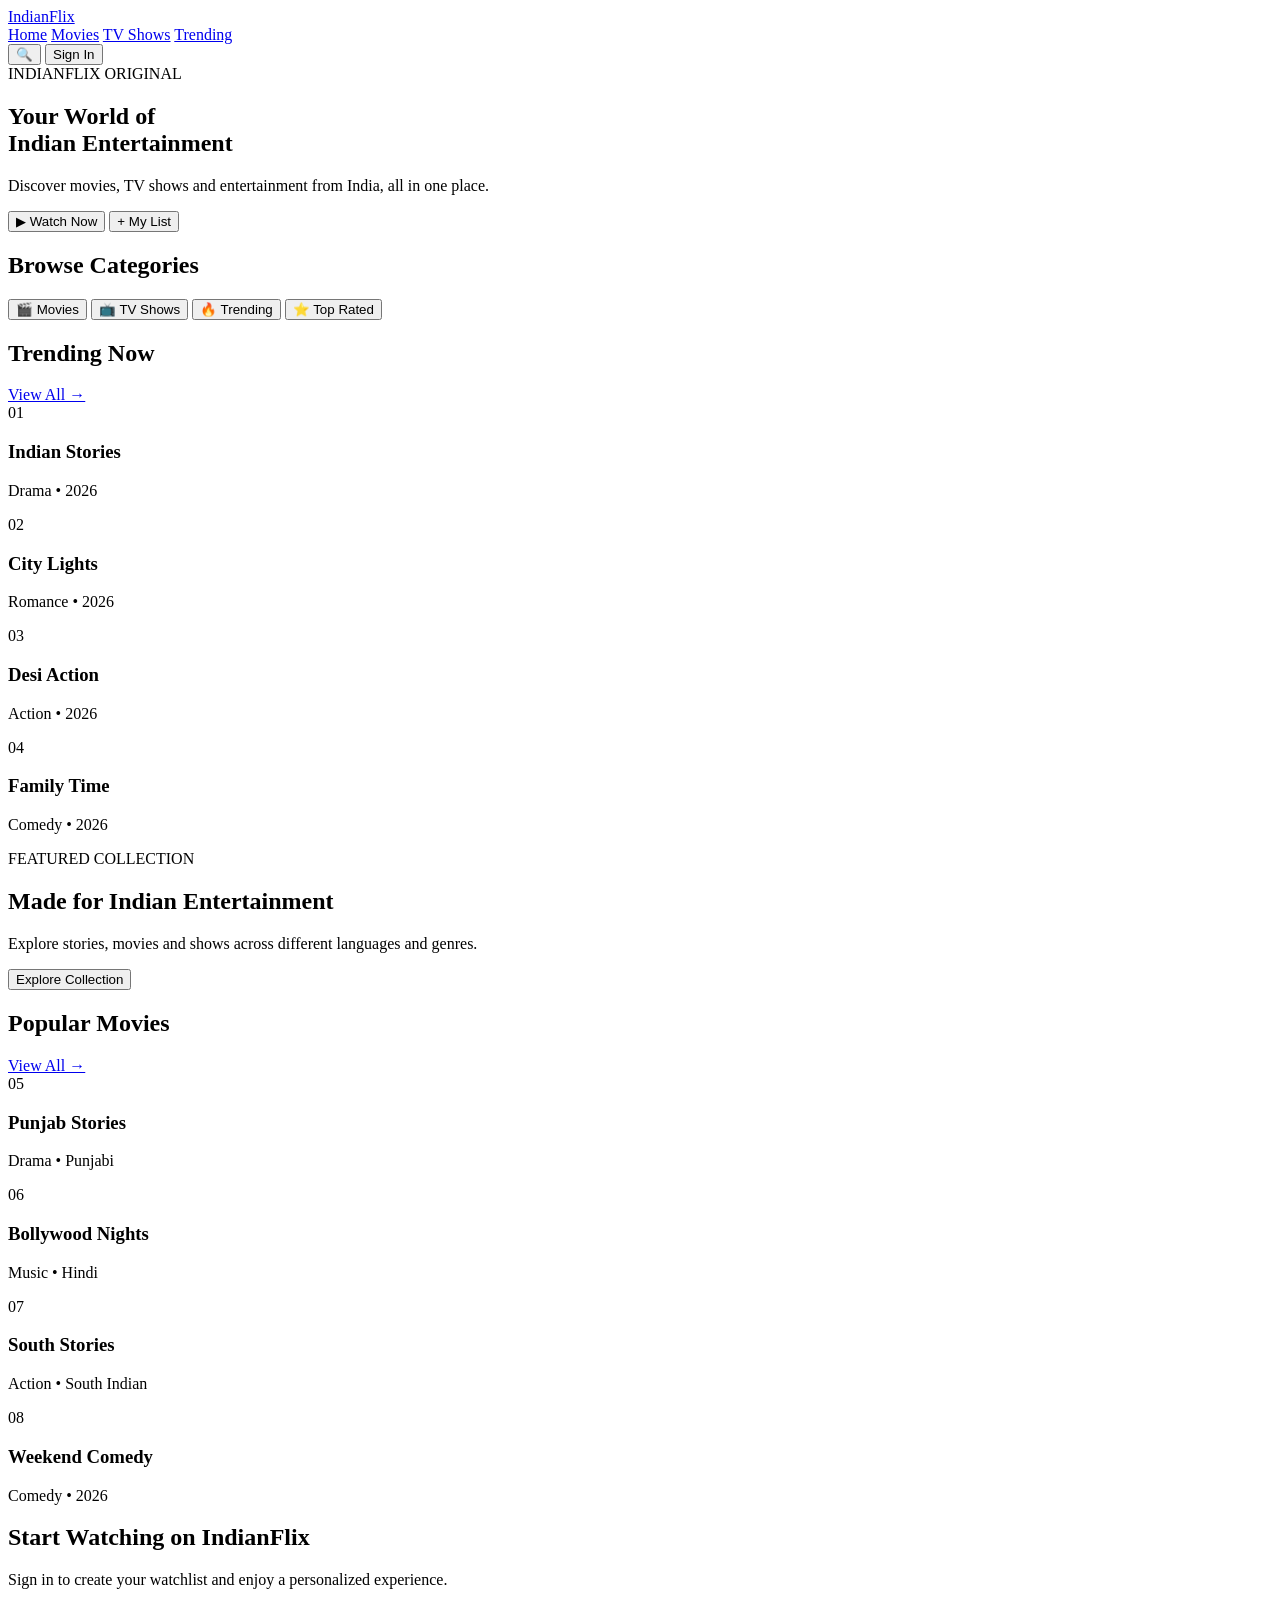
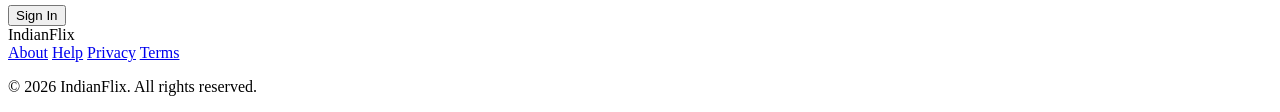
==== index.html @ bf0234e0 "Add initial HTML structure for IndianFlix website This file contains the complete HTML structure for" ====
<!DOCTYPE html>
<html lang="en">
<head>
  <meta charset="UTF-8">
  <meta name="viewport" content="width=device-width, initial-scale=1.0">

  <meta name="theme-color" content="#0b0b0f">
  <meta name="description" content="IndianFlix - Your home for Indian entertainment">

  <title>IndianFlix | Watch Indian Entertainment</title>

  <link rel="stylesheet" href="style.css">
</head>

<body>

  <!-- ================= HEADER ================= -->
  <header class="header">

    <a href="#home" class="logo">
      Indian<span>Flix</span>
    </a>

    <nav class="nav">
      <a href="#home">Home</a>
      <a href="#movies">Movies</a>
      <a href="#shows">TV Shows</a>
      <a href="#trending">Trending</a>
    </nav>

    <div class="header-actions">

      <button class="search-btn" aria-label="Search">
        🔍
      </button>

      <button class="signin-btn" id="signInBtn">
        Sign In
      </button>

    </div>

  </header>


  <!-- ================= HERO ================= -->
  <main id="home">

    <section class="hero">

      <div class="hero-content">

        <span class="hero-tag">INDIANFLIX ORIGINAL</span>

        <h1>
          Your World of<br>
          <span>Indian Entertainment</span>
        </h1>

        <p>
          Discover movies, TV shows and entertainment
          from India, all in one place.
        </p>

        <div class="hero-buttons">

          <button class="primary-btn" id="watchNowBtn">
            ▶ Watch Now
          </button>

          <button class="secondary-btn">
            + My List
          </button>

        </div>

      </div>

    </section>


    <!-- ================= CATEGORIES ================= -->
    <section class="section">

      <div class="section-header">
        <h2>Browse Categories</h2>
      </div>

      <div class="categories">

        <button class="category-card">
          🎬
          <span>Movies</span>
        </button>

        <button class="category-card">
          📺
          <span>TV Shows</span>
        </button>

        <button class="category-card">
          🔥
          <span>Trending</span>
        </button>

        <button class="category-card">
          ⭐
          <span>Top Rated</span>
        </button>

      </div>

    </section>


    <!-- ================= TRENDING ================= -->
    <section class="section" id="trending">

      <div class="section-header">

        <h2>Trending Now</h2>

        <a href="#movies">View All →</a>

      </div>


      <div class="movie-grid">

        <article class="movie-card">

          <div class="movie-poster poster-one">
            <span>01</span>
          </div>

          <div class="movie-info">
            <h3>Indian Stories</h3>
            <p>Drama • 2026</p>
          </div>

        </article>


        <article class="movie-card">

          <div class="movie-poster poster-two">
            <span>02</span>
          </div>

          <div class="movie-info">
            <h3>City Lights</h3>
            <p>Romance • 2026</p>
          </div>

        </article>


        <article class="movie-card">

          <div class="movie-poster poster-three">
            <span>03</span>
          </div>

          <div class="movie-info">
            <h3>Desi Action</h3>
            <p>Action • 2026</p>
          </div>

        </article>


        <article class="movie-card">

          <div class="movie-poster poster-four">
            <span>04</span>
          </div>

          <div class="movie-info">
            <h3>Family Time</h3>
            <p>Comedy • 2026</p>
          </div>

        </article>

      </div>

    </section>


    <!-- ================= FEATURED ================= -->
    <section class="featured-section">

      <div class="featured-content">

        <span>FEATURED COLLECTION</span>

        <h2>Made for Indian Entertainment</h2>

        <p>
          Explore stories, movies and shows across
          different languages and genres.
        </p>

        <button class="primary-btn">
          Explore Collection
        </button>

      </div>

    </section>


    <!-- ================= MOVIES ================= -->
    <section class="section" id="movies">

      <div class="section-header">
        <h2>Popular Movies</h2>
        <a href="#home">View All →</a>
      </div>

      <div class="movie-grid">

        <article class="movie-card">
          <div class="movie-poster poster-five">
            <span>05</span>
          </div>
          <div class="movie-info">
            <h3>Punjab Stories</h3>
            <p>Drama • Punjabi</p>
          </div>
        </article>

        <article class="movie-card">
          <div class="movie-poster poster-six">
            <span>06</span>
          </div>
          <div class="movie-info">
            <h3>Bollywood Nights</h3>
            <p>Music • Hindi</p>
          </div>
        </article>

        <article class="movie-card">
          <div class="movie-poster poster-seven">
            <span>07</span>
          </div>
          <div class="movie-info">
            <h3>South Stories</h3>
            <p>Action • South Indian</p>
          </div>
        </article>

        <article class="movie-card">
          <div class="movie-poster poster-eight">
            <span>08</span>
          </div>
          <div class="movie-info">
            <h3>Weekend Comedy</h3>
            <p>Comedy • 2026</p>
          </div>
        </article>

      </div>

    </section>


    <!-- ================= SIGN IN ================= -->
    <section class="signin-section">

      <div class="signin-box">

        <h2>Start Watching on IndianFlix</h2>

        <p>
          Sign in to create your watchlist and
          enjoy a personalized experience.
        </p>

        <button class="primary-btn" id="mainSignInBtn">
          Sign In
        </button>

      </div>

    </section>

  </main>


  <!-- ================= FOOTER ================= -->
  <footer class="footer">

    <div class="footer-logo">
      Indian<span>Flix</span>
    </div>

    <div class="footer-links">
      <a href="#">About</a>
      <a href="#">Help</a>
      <a href="#">Privacy</a>
      <a href="#">Terms</a>
    </div>

    <p>
      © 2026 IndianFlix. All rights reserved.
    </p>

  </footer>


  <!-- JavaScript -->
  <script src="script.js"></script>

</body>
</html>
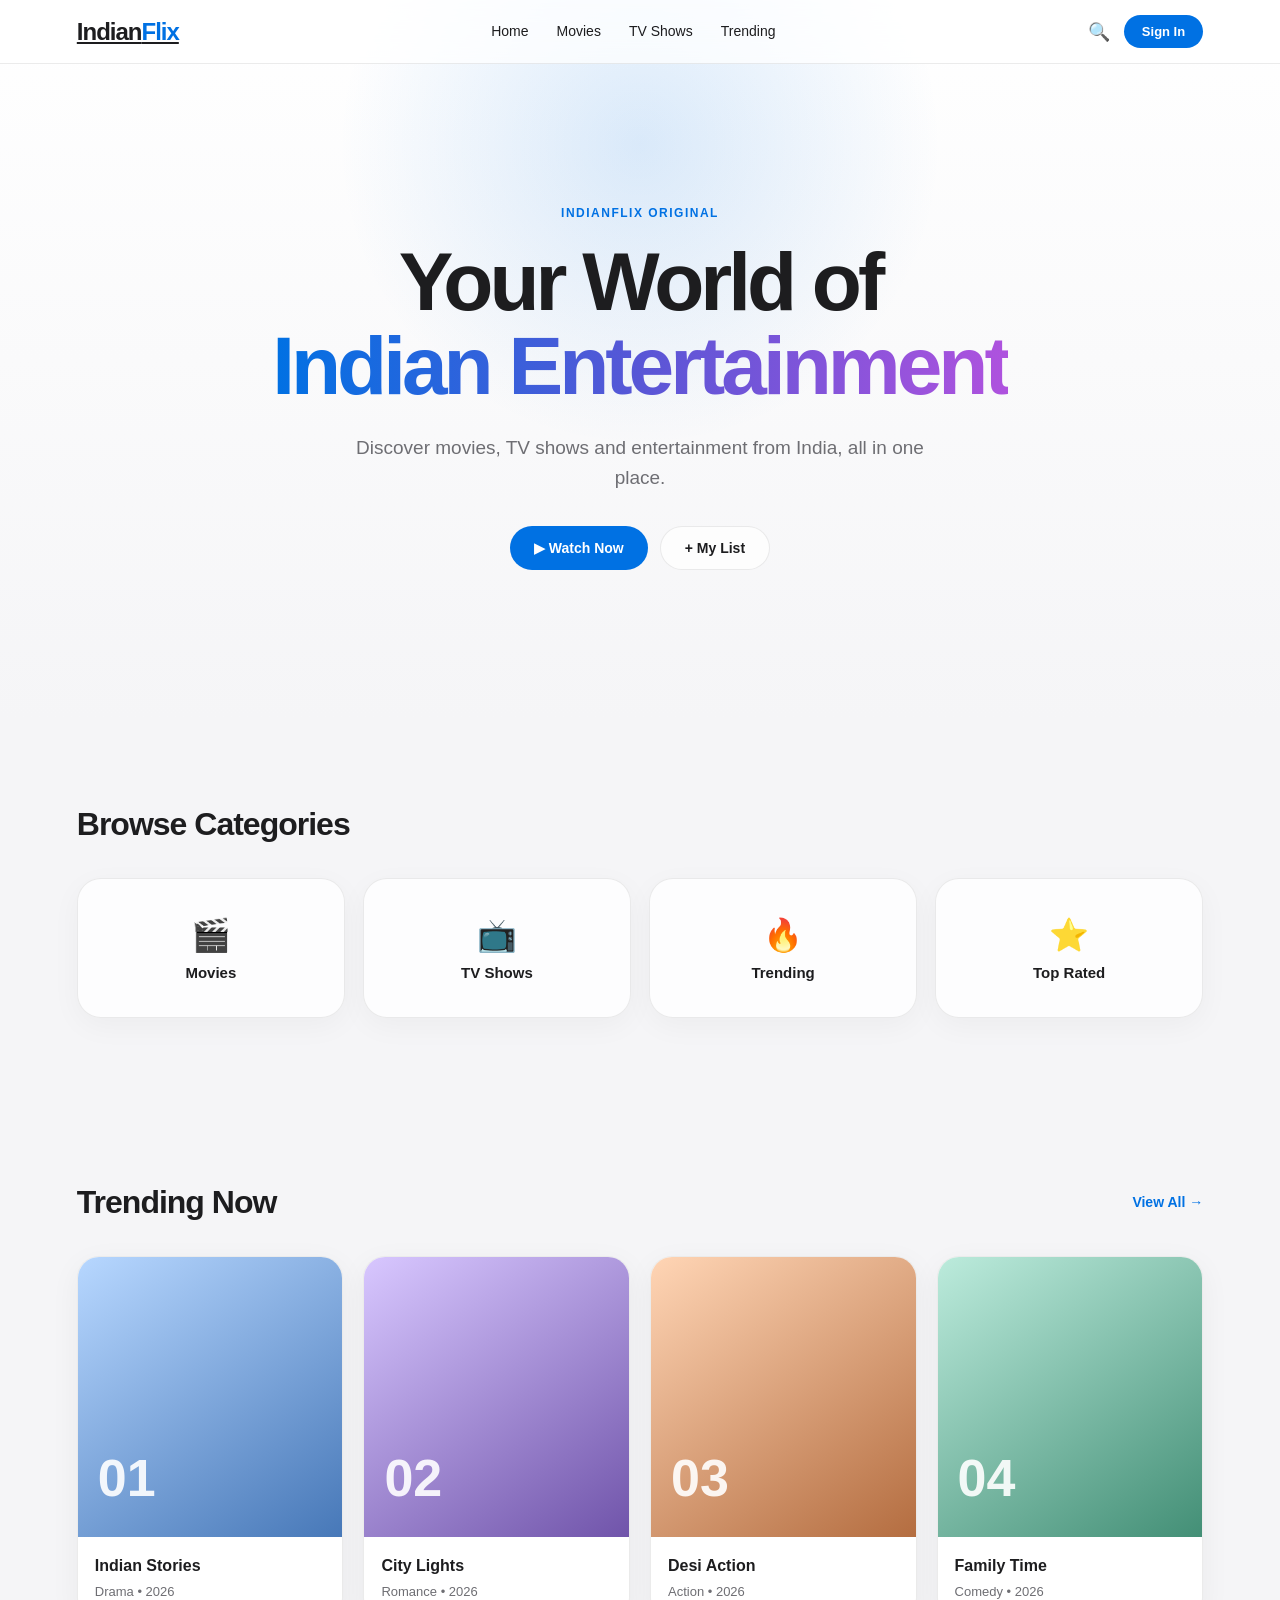
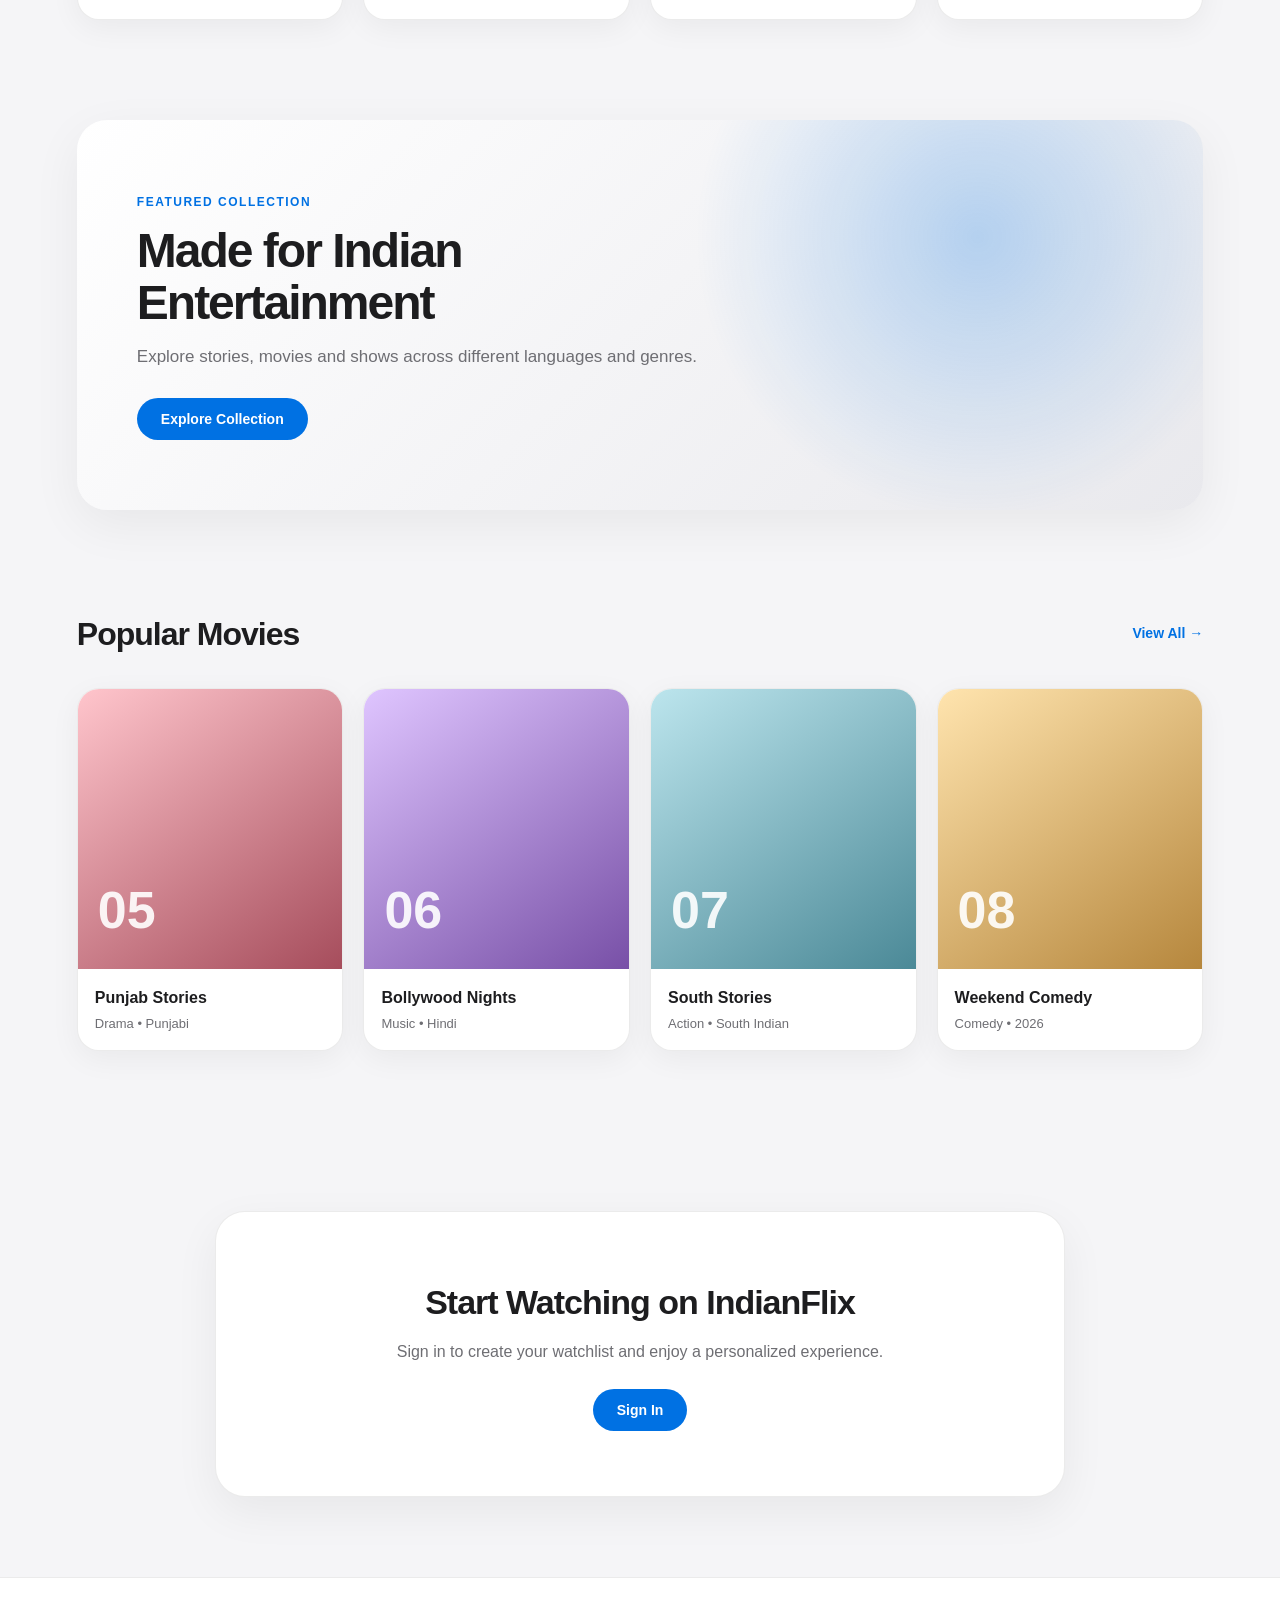
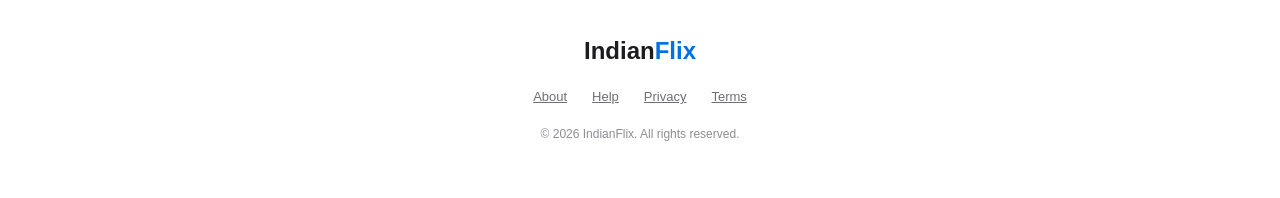
==== commit 2e1b6d15: "Add manifest link to index.html" ====
--- a/index.html
+++ b/index.html
@@ -314,3 +314,7 @@
 
 </body>
 </html>
+
+<head>
+<link rel="manifest" href="manifest.json">
+</head>
--- a/style.css
+++ b/style.css
@@ -0,0 +1,569 @@
+* {
+  margin: 0;
+  padding: 0;
+  box-sizing: border-box;
+}
+
+:root {
+  --bg: #f5f5f7;
+  --card: #ffffff;
+  --text: #1d1d1f;
+  --muted: #6e6e73;
+  --blue: #0071e3;
+  --border: rgba(0, 0, 0, 0.08);
+}
+
+html {
+  scroll-behavior: smooth;
+}
+
+body {
+  font-family: -apple-system, BlinkMacSystemFont, "SF Pro Display",
+    "SF Pro Text", Arial, sans-serif;
+  background: var(--bg);
+  color: var(--text);
+  line-height: 1.5;
+}
+
+
+/* ---------- Header ---------- */
+
+.header {
+  position: fixed;
+  top: 0;
+  left: 0;
+  width: 100%;
+  height: 64px;
+  padding: 0 6%;
+  display: flex;
+  align-items: center;
+  justify-content: space-between;
+  background: rgba(255, 255, 255, 0.72);
+  backdrop-filter: blur(20px);
+  -webkit-backdrop-filter: blur(20px);
+  border-bottom: 1px solid var(--border);
+  z-index: 1000;
+}
+
+.logo {
+  font-size: 24px;
+  font-weight: 700;
+  letter-spacing: -1px;
+  color: var(--text);
+}
+
+.logo span {
+  color: var(--blue);
+}
+
+.nav {
+  display: flex;
+  gap: 28px;
+}
+
+.nav a {
+  color: var(--text);
+  font-size: 14px;
+  text-decoration: none;
+  transition: opacity 0.2s ease;
+}
+
+.nav a:hover {
+  opacity: 0.55;
+}
+
+.header-actions {
+  display: flex;
+  align-items: center;
+  gap: 14px;
+}
+
+.search-btn {
+  background: transparent;
+  color: var(--text);
+  font-size: 18px;
+  border: none;
+  cursor: pointer;
+}
+
+.signin-btn {
+  background: var(--blue);
+  color: white;
+  border: none;
+  border-radius: 980px;
+  padding: 9px 18px;
+  font-size: 13px;
+  font-weight: 600;
+  cursor: pointer;
+  transition: transform 0.2s ease, background 0.2s ease;
+}
+
+.signin-btn:hover {
+  background: #0077ed;
+  transform: scale(1.03);
+}
+
+
+/* ---------- Hero ---------- */
+
+.hero {
+  min-height: 720px;
+  padding: 150px 7% 100px;
+  display: flex;
+  align-items: center;
+  text-align: center;
+  justify-content: center;
+  background:
+    radial-gradient(
+      circle at 50% 20%,
+      rgba(0, 113, 227, 0.14),
+      transparent 35%
+    ),
+    linear-gradient(
+      180deg,
+      #ffffff 0%,
+      #f5f5f7 100%
+    );
+}
+
+.hero-content {
+  max-width: 800px;
+}
+
+.hero-tag {
+  display: inline-block;
+  color: var(--blue);
+  font-size: 12px;
+  font-weight: 700;
+  letter-spacing: 1.5px;
+  margin-bottom: 18px;
+}
+
+.hero h1 {
+  font-size: clamp(48px, 8vw, 82px);
+  line-height: 1.02;
+  letter-spacing: -4px;
+  font-weight: 700;
+  margin-bottom: 25px;
+}
+
+.hero h1 span {
+  background: linear-gradient(
+    90deg,
+    #0071e3,
+    #5856d6,
+    #af52de
+  );
+  -webkit-background-clip: text;
+  background-clip: text;
+  color: transparent;
+}
+
+.hero p {
+  max-width: 600px;
+  margin: auto;
+  color: var(--muted);
+  font-size: 19px;
+  line-height: 1.6;
+  margin-bottom: 32px;
+}
+
+.hero-buttons {
+  display: flex;
+  justify-content: center;
+  gap: 12px;
+  flex-wrap: wrap;
+}
+
+
+/* ---------- Buttons ---------- */
+
+.primary-btn,
+.secondary-btn {
+  border-radius: 980px;
+  padding: 13px 24px;
+  font-size: 14px;
+  font-weight: 600;
+  cursor: pointer;
+  transition: 0.2s ease;
+}
+
+.primary-btn {
+  background: var(--blue);
+  color: white;
+  border: none;
+}
+
+.primary-btn:hover {
+  transform: scale(1.03);
+  background: #0077ed;
+}
+
+.secondary-btn {
+  background: rgba(255, 255, 255, 0.7);
+  color: var(--text);
+  border: 1px solid var(--border);
+}
+
+.secondary-btn:hover {
+  background: white;
+  transform: scale(1.02);
+}
+
+
+/* ---------- Sections ---------- */
+
+.section {
+  padding: 80px 6%;
+}
+
+.section-header {
+  display: flex;
+  align-items: center;
+  justify-content: space-between;
+  margin-bottom: 30px;
+}
+
+.section-header h2 {
+  font-size: 32px;
+  letter-spacing: -1px;
+}
+
+.section-header a {
+  color: var(--blue);
+  font-size: 14px;
+  font-weight: 600;
+  text-decoration: none;
+}
+
+
+/* ---------- Categories ---------- */
+
+.categories {
+  display: grid;
+  grid-template-columns: repeat(4, 1fr);
+  gap: 18px;
+}
+
+.category-card {
+  min-height: 140px;
+  border: 1px solid var(--border);
+  border-radius: 24px;
+  background: rgba(255, 255, 255, 0.8);
+  display: flex;
+  flex-direction: column;
+  justify-content: center;
+  align-items: center;
+  gap: 10px;
+  font-size: 32px;
+  color: var(--text);
+  cursor: pointer;
+  transition: 0.25s ease;
+  box-shadow: 0 8px 30px rgba(0, 0, 0, 0.04);
+}
+
+.category-card span {
+  font-size: 15px;
+  font-weight: 600;
+}
+
+.category-card:hover {
+  transform: translateY(-5px);
+  box-shadow: 0 15px 35px rgba(0, 0, 0, 0.08);
+}
+
+
+/* ---------- Movies ---------- */
+
+.movie-grid {
+  display: grid;
+  grid-template-columns: repeat(4, 1fr);
+  gap: 20px;
+}
+
+.movie-card {
+  background: var(--card);
+  border-radius: 22px;
+  overflow: hidden;
+  border: 1px solid var(--border);
+  box-shadow: 0 8px 30px rgba(0, 0, 0, 0.05);
+  transition: transform 0.25s ease, box-shadow 0.25s ease;
+}
+
+.movie-card:hover {
+  transform: translateY(-6px);
+  box-shadow: 0 18px 40px rgba(0, 0, 0, 0.1);
+}
+
+.movie-poster {
+  height: 280px;
+  display: flex;
+  align-items: flex-end;
+  padding: 20px;
+  position: relative;
+}
+
+.movie-poster span {
+  font-size: 52px;
+  font-weight: 800;
+  color: rgba(255, 255, 255, 0.9);
+}
+
+.poster-one {
+  background: linear-gradient(145deg, #b7d7ff, #4778b8);
+}
+
+.poster-two {
+  background: linear-gradient(145deg, #d8c7ff, #7054aa);
+}
+
+.poster-three {
+  background: linear-gradient(145deg, #ffd5b5, #b46d40);
+}
+
+.poster-four {
+  background: linear-gradient(145deg, #bcebdc, #438f76);
+}
+
+.poster-five {
+  background: linear-gradient(145deg, #ffc5cc, #a64d5c);
+}
+
+.poster-six {
+  background: linear-gradient(145deg, #dfc5ff, #7850a7);
+}
+
+.poster-seven {
+  background: linear-gradient(145deg, #bce5ed, #4b8997);
+}
+
+.poster-eight {
+  background: linear-gradient(145deg, #ffe4ae, #b6873d);
+}
+
+.movie-info {
+  padding: 17px;
+}
+
+.movie-info h3 {
+  font-size: 16px;
+  margin-bottom: 4px;
+}
+
+.movie-info p {
+  color: var(--muted);
+  font-size: 13px;
+}
+
+
+/* ---------- Featured ---------- */
+
+.featured-section {
+  margin: 20px 6%;
+  min-height: 390px;
+  border-radius: 30px;
+  padding: 60px;
+  display: flex;
+  align-items: center;
+  background:
+    radial-gradient(
+      circle at 80% 30%,
+      rgba(0, 113, 227, 0.25),
+      transparent 30%
+    ),
+    linear-gradient(135deg, #ffffff, #e9e9ed);
+  box-shadow: 0 15px 50px rgba(0, 0, 0, 0.06);
+}
+
+.featured-content {
+  max-width: 620px;
+}
+
+.featured-content > span {
+  color: var(--blue);
+  font-size: 12px;
+  font-weight: 700;
+  letter-spacing: 1.5px;
+}
+
+.featured-content h2 {
+  font-size: 48px;
+  line-height: 1.08;
+  letter-spacing: -2px;
+  margin: 12px 0 15px;
+}
+
+.featured-content p {
+  color: var(--muted);
+  font-size: 17px;
+  margin-bottom: 28px;
+}
+
+
+/* ---------- Sign In ---------- */
+
+.signin-section {
+  padding: 80px 6%;
+}
+
+.signin-box {
+  max-width: 850px;
+  margin: auto;
+  padding: 65px 25px;
+  text-align: center;
+  background: white;
+  border: 1px solid var(--border);
+  border-radius: 30px;
+  box-shadow: 0 15px 45px rgba(0, 0, 0, 0.06);
+}
+
+.signin-box h2 {
+  font-size: 34px;
+  letter-spacing: -1px;
+  margin-bottom: 12px;
+}
+
+.signin-box p {
+  max-width: 520px;
+  margin: 0 auto 25px;
+  color: var(--muted);
+}
+
+
+/* ---------- Footer ---------- */
+
+.footer {
+  padding: 55px 6%;
+  text-align: center;
+  background: #ffffff;
+  border-top: 1px solid var(--border);
+}
+
+.footer-logo {
+  font-size: 24px;
+  font-weight: 700;
+  margin-bottom: 18px;
+}
+
+.footer-logo span {
+  color: var(--blue);
+}
+
+.footer-links {
+  display: flex;
+  justify-content: center;
+  gap: 25px;
+  margin-bottom: 18px;
+}
+
+.footer-links a {
+  color: var(--muted);
+  font-size: 13px;
+}
+
+.footer p {
+  color: #8e8e93;
+  font-size: 12px;
+}
+
+
+/* ---------- Mobile ---------- */
+
+@media (max-width: 850px) {
+
+  .nav {
+    display: none;
+  }
+
+  .header {
+    padding: 0 5%;
+  }
+
+  .hero {
+    min-height: 650px;
+    padding: 130px 6% 80px;
+  }
+
+  .hero h1 {
+    font-size: 52px;
+  }
+
+  .categories {
+    grid-template-columns: repeat(2, 1fr);
+  }
+
+  .movie-grid {
+    grid-template-columns: repeat(2, 1fr);
+  }
+
+  .featured-section {
+    margin: 15px 4%;
+    padding: 45px 28px;
+  }
+
+  .featured-content h2 {
+    font-size: 36px;
+  }
+}
+
+
+@media (max-width: 500px) {
+
+  .header {
+    height: 60px;
+  }
+
+  .logo {
+    font-size: 21px;
+  }
+
+  .signin-btn {
+    padding: 8px 15px;
+  }
+
+  .hero {
+    min-height: 610px;
+    padding: 115px 5% 70px;
+  }
+
+  .hero h1 {
+    font-size: 43px;
+    letter-spacing: -2px;
+  }
+
+  .hero p {
+    font-size: 16px;
+  }
+
+  .section {
+    padding: 55px 5%;
+  }
+
+  .section-header h2 {
+    font-size: 25px;
+  }
+
+  .movie-poster {
+    height: 210px;
+  }
+
+  .movie-poster span {
+    font-size: 36px;
+  }
+
+  .featured-content h2 {
+    font-size: 31px;
+  }
+
+  .signin-box {
+    padding: 48px 18px;
+  }
+
+  .signin-box h2 {
+    font-size: 26px;
+  }
+
+  .footer-links {
+    flex-wrap: wrap;
+  }
+}
